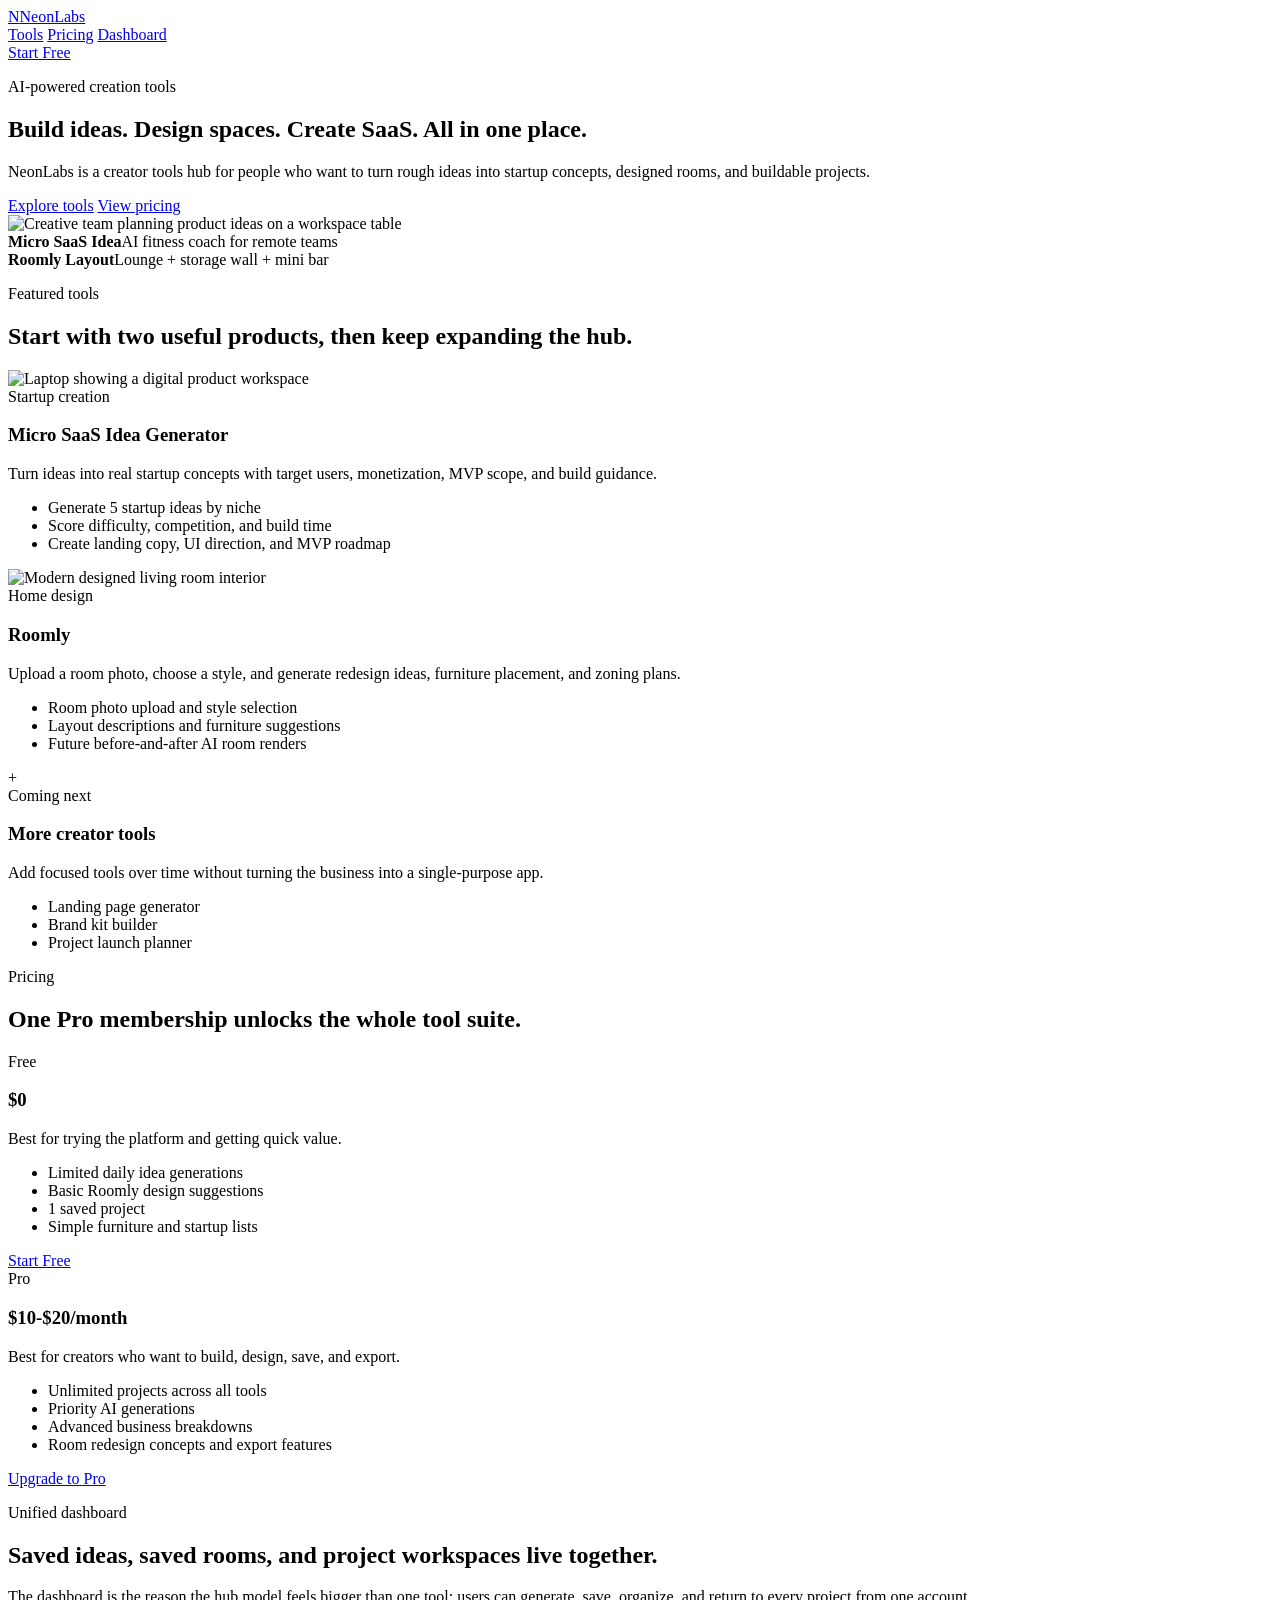
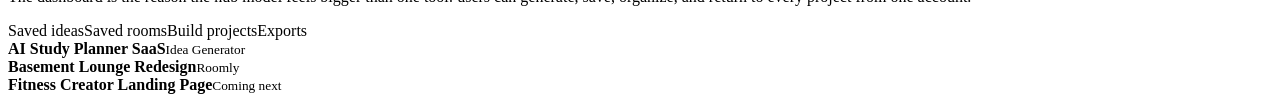
==== index.html @ ff043a5b "Add NeonLabs homepage" ====
<!doctype html>
<html lang="en">
  <head>
    <meta charset="UTF-8" />
    <meta name="viewport" content="width=device-width, initial-scale=1.0" />
    <title>NeonLabs | AI Creator Tools Hub</title>
    <meta name="description" content="NeonLabs is an AI creator tools hub for generating startup ideas, designing rooms, and building SaaS projects in one place." />
    <meta name="google-site-verification" content="VDvLoZW9EncNLvhEZcugQl4y7-MYrrHxjiyW9woSijg" />
    <meta name="robots" content="index, follow" />
    <meta property="og:title" content="NeonLabs | AI Creator Tools Hub" />
    <meta property="og:description" content="Build ideas. Design spaces. Create SaaS. All in one place." />
    <meta property="og:type" content="website" />
    <link rel="stylesheet" href="./styles.css" />
  </head>
  <body>
    <header class="site-header">
      <a class="brand" href="#top" aria-label="NeonLabs home"><span class="brand-mark">N</span><span>NeonLabs</span></a>
      <nav aria-label="Primary navigation">
        <a href="#tools">Tools</a>
        <a href="#pricing">Pricing</a>
        <a href="#dashboard">Dashboard</a>
      </nav>
      <a class="nav-cta" href="#pricing">Start Free</a>
    </header>

    <main id="top">
      <section class="hero-section">
        <div class="hero-copy">
          <p class="eyebrow">AI-powered creation tools</p>
          <h1>Build ideas. Design spaces. Create SaaS. All in one place.</h1>
          <p>NeonLabs is a creator tools hub for people who want to turn rough ideas into startup concepts, designed rooms, and buildable projects.</p>
          <div class="hero-actions">
            <a class="primary-button" href="#tools">Explore tools</a>
            <a class="secondary-button" href="#pricing">View pricing</a>
          </div>
        </div>
        <div class="hero-visual" aria-label="NeonLabs product preview">
          <img src="https://images.unsplash.com/photo-1557804506-669a67965ba0?auto=format&fit=crop&w=1100&q=80" alt="Creative team planning product ideas on a workspace table" />
          <div class="floating-panel panel-one"><strong>Micro SaaS Idea</strong><span>AI fitness coach for remote teams</span></div>
          <div class="floating-panel panel-two"><strong>Roomly Layout</strong><span>Lounge + storage wall + mini bar</span></div>
        </div>
      </section>

      <section class="tools-section" id="tools">
        <div class="section-heading">
          <p class="eyebrow">Featured tools</p>
          <h2>Start with two useful products, then keep expanding the hub.</h2>
        </div>
        <div class="tool-grid">
          <article class="tool-card">
            <img src="https://images.unsplash.com/photo-1516321318423-f06f85e504b3?auto=format&fit=crop&w=900&q=80" alt="Laptop showing a digital product workspace" />
            <div class="tool-content">
              <span class="tool-label">Startup creation</span>
              <h3>Micro SaaS Idea Generator</h3>
              <p>Turn ideas into real startup concepts with target users, monetization, MVP scope, and build guidance.</p>
              <ul><li>Generate 5 startup ideas by niche</li><li>Score difficulty, competition, and build time</li><li>Create landing copy, UI direction, and MVP roadmap</li></ul>
            </div>
          </article>
          <article class="tool-card featured-tool">
            <img src="https://images.unsplash.com/photo-1600607687920-4e2a09cf159d?auto=format&fit=crop&w=900&q=80" alt="Modern designed living room interior" />
            <div class="tool-content">
              <span class="tool-label">Home design</span>
              <h3>Roomly</h3>
              <p>Upload a room photo, choose a style, and generate redesign ideas, furniture placement, and zoning plans.</p>
              <ul><li>Room photo upload and style selection</li><li>Layout descriptions and furniture suggestions</li><li>Future before-and-after AI room renders</li></ul>
            </div>
          </article>
          <article class="tool-card future-card">
            <div class="future-visual"><span>+</span></div>
            <div class="tool-content">
              <span class="tool-label">Coming next</span>
              <h3>More creator tools</h3>
              <p>Add focused tools over time without turning the business into a single-purpose app.</p>
              <ul><li>Landing page generator</li><li>Brand kit builder</li><li>Project launch planner</li></ul>
            </div>
          </article>
        </div>
      </section>

      <section class="pricing-section" id="pricing">
        <div class="section-heading"><p class="eyebrow">Pricing</p><h2>One Pro membership unlocks the whole tool suite.</h2></div>
        <div class="pricing-grid">
          <article class="price-card"><span class="plan-name">Free</span><h3>$0</h3><p>Best for trying the platform and getting quick value.</p><ul><li>Limited daily idea generations</li><li>Basic Roomly design suggestions</li><li>1 saved project</li><li>Simple furniture and startup lists</li></ul><a href="#dashboard">Start Free</a></article>
          <article class="price-card pro-card"><span class="plan-name">Pro</span><h3>$10-$20<span>/month</span></h3><p>Best for creators who want to build, design, save, and export.</p><ul><li>Unlimited projects across all tools</li><li>Priority AI generations</li><li>Advanced business breakdowns</li><li>Room redesign concepts and export features</li></ul><a href="#dashboard">Upgrade to Pro</a></article>
        </div>
      </section>

      <section class="dashboard-section" id="dashboard">
        <div class="dashboard-copy"><p class="eyebrow">Unified dashboard</p><h2>Saved ideas, saved rooms, and project workspaces live together.</h2><p>The dashboard is the reason the hub model feels bigger than one tool: users can generate, save, organize, and return to every project from one account.</p></div>
        <div class="dashboard-preview">
          <div class="preview-header"><span></span><span></span><span></span></div>
          <div class="preview-body">
            <div class="sidebar-list"><span class="active">Saved ideas</span><span>Saved rooms</span><span>Build projects</span><span>Exports</span></div>
            <div class="project-list"><article><strong>AI Study Planner SaaS</strong><small>Idea Generator</small></article><article><strong>Basement Lounge Redesign</strong><small>Roomly</small></article><article><strong>Fitness Creator Landing Page</strong><small>Coming next</small></article></div>
          </div>
        </div>
      </section>
    </main>
  </body>
</html>
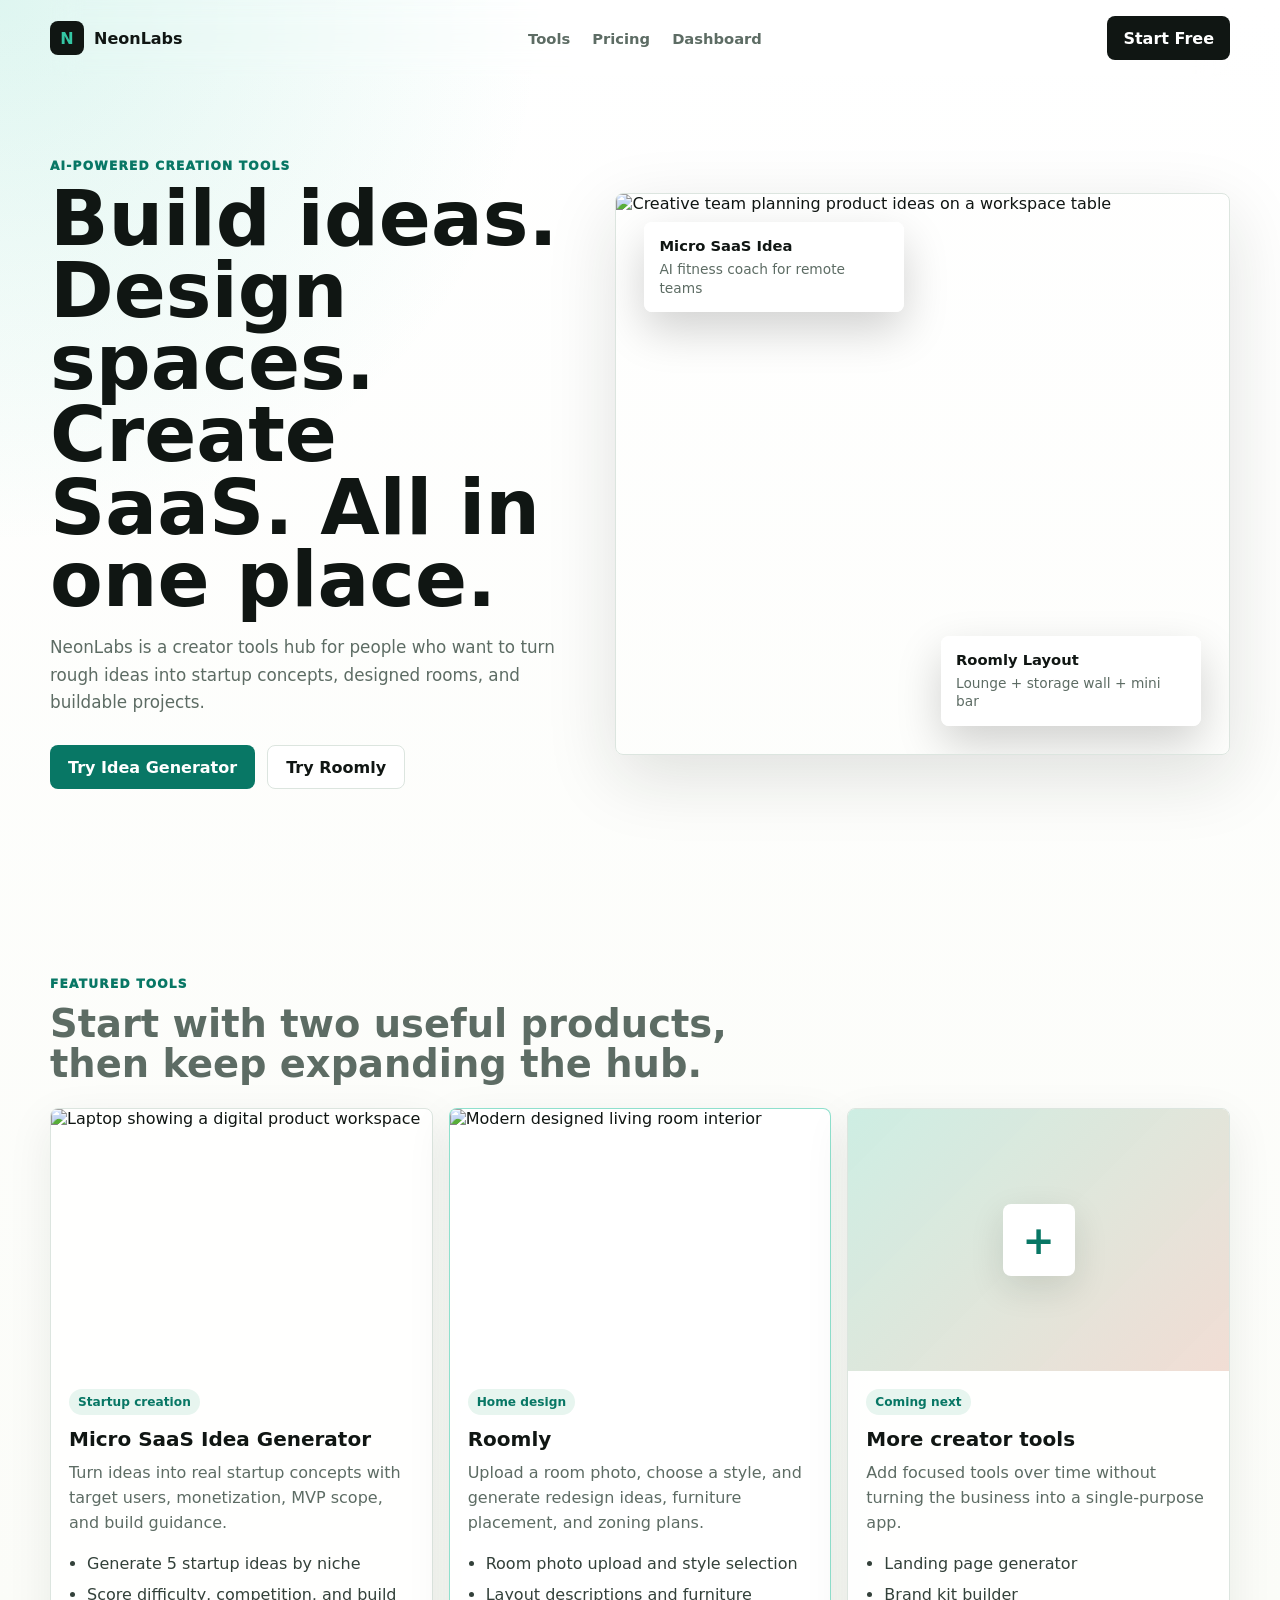
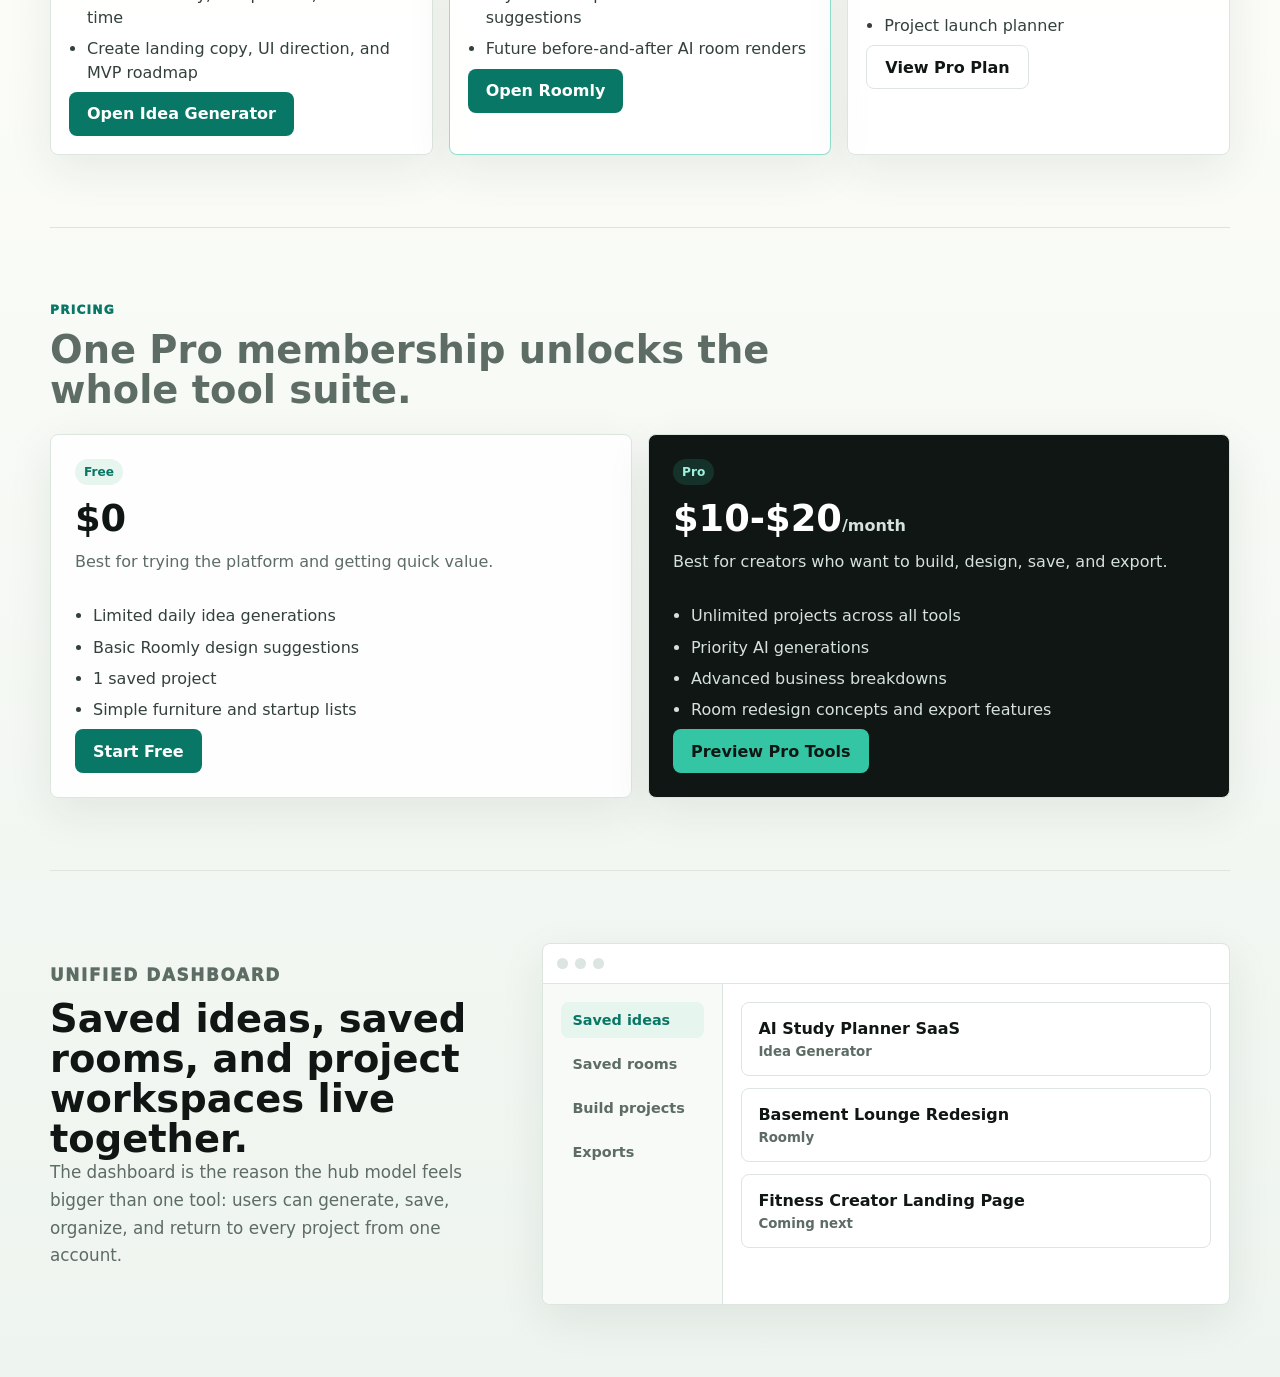
==== commit 65fc6b85: "Wire homepage buttons to tool pages" ====
--- a/index.html
+++ b/index.html
@@ -15,86 +15,29 @@
   <body>
     <header class="site-header">
       <a class="brand" href="#top" aria-label="NeonLabs home"><span class="brand-mark">N</span><span>NeonLabs</span></a>
-      <nav aria-label="Primary navigation">
-        <a href="#tools">Tools</a>
-        <a href="#pricing">Pricing</a>
-        <a href="#dashboard">Dashboard</a>
-      </nav>
-      <a class="nav-cta" href="#pricing">Start Free</a>
+      <nav aria-label="Primary navigation"><a href="#tools">Tools</a><a href="#pricing">Pricing</a><a href="#dashboard">Dashboard</a></nav>
+      <a class="nav-cta" href="./idea-generator.html">Start Free</a>
     </header>
-
     <main id="top">
       <section class="hero-section">
         <div class="hero-copy">
           <p class="eyebrow">AI-powered creation tools</p>
           <h1>Build ideas. Design spaces. Create SaaS. All in one place.</h1>
           <p>NeonLabs is a creator tools hub for people who want to turn rough ideas into startup concepts, designed rooms, and buildable projects.</p>
-          <div class="hero-actions">
-            <a class="primary-button" href="#tools">Explore tools</a>
-            <a class="secondary-button" href="#pricing">View pricing</a>
-          </div>
+          <div class="hero-actions"><a class="primary-button" href="./idea-generator.html">Try Idea Generator</a><a class="secondary-button" href="./roomly.html">Try Roomly</a></div>
         </div>
-        <div class="hero-visual" aria-label="NeonLabs product preview">
-          <img src="https://images.unsplash.com/photo-1557804506-669a67965ba0?auto=format&fit=crop&w=1100&q=80" alt="Creative team planning product ideas on a workspace table" />
-          <div class="floating-panel panel-one"><strong>Micro SaaS Idea</strong><span>AI fitness coach for remote teams</span></div>
-          <div class="floating-panel panel-two"><strong>Roomly Layout</strong><span>Lounge + storage wall + mini bar</span></div>
+        <div class="hero-visual" aria-label="NeonLabs product preview"><img src="https://images.unsplash.com/photo-1557804506-669a67965ba0?auto=format&fit=crop&w=1100&q=80" alt="Creative team planning product ideas on a workspace table" /><div class="floating-panel panel-one"><strong>Micro SaaS Idea</strong><span>AI fitness coach for remote teams</span></div><div class="floating-panel panel-two"><strong>Roomly Layout</strong><span>Lounge + storage wall + mini bar</span></div></div>
+      </section>
+      <section class="tools-section" id="tools">
+        <div class="section-heading"><p class="eyebrow">Featured tools</p><h2>Start with two useful products, then keep expanding the hub.</h2></div>
+        <div class="tool-grid">
+          <article class="tool-card"><img src="https://images.unsplash.com/photo-1516321318423-f06f85e504b3?auto=format&fit=crop&w=900&q=80" alt="Laptop showing a digital product workspace" /><div class="tool-content"><span class="tool-label">Startup creation</span><h3>Micro SaaS Idea Generator</h3><p>Turn ideas into real startup concepts with target users, monetization, MVP scope, and build guidance.</p><ul><li>Generate 5 startup ideas by niche</li><li>Score difficulty, competition, and build time</li><li>Create landing copy, UI direction, and MVP roadmap</li></ul><a class="primary-button" href="./idea-generator.html">Open Idea Generator</a></div></article>
+          <article class="tool-card featured-tool"><img src="https://images.unsplash.com/photo-1600607687920-4e2a09cf159d?auto=format&fit=crop&w=900&q=80" alt="Modern designed living room interior" /><div class="tool-content"><span class="tool-label">Home design</span><h3>Roomly</h3><p>Upload a room photo, choose a style, and generate redesign ideas, furniture placement, and zoning plans.</p><ul><li>Room photo upload and style selection</li><li>Layout descriptions and furniture suggestions</li><li>Future before-and-after AI room renders</li></ul><a class="primary-button" href="./roomly.html">Open Roomly</a></div></article>
+          <article class="tool-card future-card"><div class="future-visual"><span>+</span></div><div class="tool-content"><span class="tool-label">Coming next</span><h3>More creator tools</h3><p>Add focused tools over time without turning the business into a single-purpose app.</p><ul><li>Landing page generator</li><li>Brand kit builder</li><li>Project launch planner</li></ul><a class="secondary-button" href="#pricing">View Pro Plan</a></div></article>
         </div>
       </section>
-
-      <section class="tools-section" id="tools">
-        <div class="section-heading">
-          <p class="eyebrow">Featured tools</p>
-          <h2>Start with two useful products, then keep expanding the hub.</h2>
-        </div>
-        <div class="tool-grid">
-          <article class="tool-card">
-            <img src="https://images.unsplash.com/photo-1516321318423-f06f85e504b3?auto=format&fit=crop&w=900&q=80" alt="Laptop showing a digital product workspace" />
-            <div class="tool-content">
-              <span class="tool-label">Startup creation</span>
-              <h3>Micro SaaS Idea Generator</h3>
-              <p>Turn ideas into real startup concepts with target users, monetization, MVP scope, and build guidance.</p>
-              <ul><li>Generate 5 startup ideas by niche</li><li>Score difficulty, competition, and build time</li><li>Create landing copy, UI direction, and MVP roadmap</li></ul>
-            </div>
-          </article>
-          <article class="tool-card featured-tool">
-            <img src="https://images.unsplash.com/photo-1600607687920-4e2a09cf159d?auto=format&fit=crop&w=900&q=80" alt="Modern designed living room interior" />
-            <div class="tool-content">
-              <span class="tool-label">Home design</span>
-              <h3>Roomly</h3>
-              <p>Upload a room photo, choose a style, and generate redesign ideas, furniture placement, and zoning plans.</p>
-              <ul><li>Room photo upload and style selection</li><li>Layout descriptions and furniture suggestions</li><li>Future before-and-after AI room renders</li></ul>
-            </div>
-          </article>
-          <article class="tool-card future-card">
-            <div class="future-visual"><span>+</span></div>
-            <div class="tool-content">
-              <span class="tool-label">Coming next</span>
-              <h3>More creator tools</h3>
-              <p>Add focused tools over time without turning the business into a single-purpose app.</p>
-              <ul><li>Landing page generator</li><li>Brand kit builder</li><li>Project launch planner</li></ul>
-            </div>
-          </article>
-        </div>
-      </section>
-
-      <section class="pricing-section" id="pricing">
-        <div class="section-heading"><p class="eyebrow">Pricing</p><h2>One Pro membership unlocks the whole tool suite.</h2></div>
-        <div class="pricing-grid">
-          <article class="price-card"><span class="plan-name">Free</span><h3>$0</h3><p>Best for trying the platform and getting quick value.</p><ul><li>Limited daily idea generations</li><li>Basic Roomly design suggestions</li><li>1 saved project</li><li>Simple furniture and startup lists</li></ul><a href="#dashboard">Start Free</a></article>
-          <article class="price-card pro-card"><span class="plan-name">Pro</span><h3>$10-$20<span>/month</span></h3><p>Best for creators who want to build, design, save, and export.</p><ul><li>Unlimited projects across all tools</li><li>Priority AI generations</li><li>Advanced business breakdowns</li><li>Room redesign concepts and export features</li></ul><a href="#dashboard">Upgrade to Pro</a></article>
-        </div>
-      </section>
-
-      <section class="dashboard-section" id="dashboard">
-        <div class="dashboard-copy"><p class="eyebrow">Unified dashboard</p><h2>Saved ideas, saved rooms, and project workspaces live together.</h2><p>The dashboard is the reason the hub model feels bigger than one tool: users can generate, save, organize, and return to every project from one account.</p></div>
-        <div class="dashboard-preview">
-          <div class="preview-header"><span></span><span></span><span></span></div>
-          <div class="preview-body">
-            <div class="sidebar-list"><span class="active">Saved ideas</span><span>Saved rooms</span><span>Build projects</span><span>Exports</span></div>
-            <div class="project-list"><article><strong>AI Study Planner SaaS</strong><small>Idea Generator</small></article><article><strong>Basement Lounge Redesign</strong><small>Roomly</small></article><article><strong>Fitness Creator Landing Page</strong><small>Coming next</small></article></div>
-          </div>
-        </div>
-      </section>
+      <section class="pricing-section" id="pricing"><div class="section-heading"><p class="eyebrow">Pricing</p><h2>One Pro membership unlocks the whole tool suite.</h2></div><div class="pricing-grid"><article class="price-card"><span class="plan-name">Free</span><h3>$0</h3><p>Best for trying the platform and getting quick value.</p><ul><li>Limited daily idea generations</li><li>Basic Roomly design suggestions</li><li>1 saved project</li><li>Simple furniture and startup lists</li></ul><a href="./idea-generator.html">Start Free</a></article><article class="price-card pro-card"><span class="plan-name">Pro</span><h3>$10-$20<span>/month</span></h3><p>Best for creators who want to build, design, save, and export.</p><ul><li>Unlimited projects across all tools</li><li>Priority AI generations</li><li>Advanced business breakdowns</li><li>Room redesign concepts and export features</li></ul><a href="./roomly.html">Preview Pro Tools</a></article></div></section>
+      <section class="dashboard-section" id="dashboard"><div class="dashboard-copy"><p class="eyebrow">Unified dashboard</p><h2>Saved ideas, saved rooms, and project workspaces live together.</h2><p>The dashboard is the reason the hub model feels bigger than one tool: users can generate, save, organize, and return to every project from one account.</p></div><div class="dashboard-preview"><div class="preview-header"><span></span><span></span><span></span></div><div class="preview-body"><div class="sidebar-list"><span class="active">Saved ideas</span><span>Saved rooms</span><span>Build projects</span><span>Exports</span></div><div class="project-list"><article><strong>AI Study Planner SaaS</strong><small>Idea Generator</small></article><article><strong>Basement Lounge Redesign</strong><small>Roomly</small></article><article><strong>Fitness Creator Landing Page</strong><small>Coming next</small></article></div></div></div></section>
     </main>
   </body>
 </html>
--- a/styles.css
+++ b/styles.css
@@ -0,0 +1 @@
+:root{color-scheme:light;--ink:#101613;--muted:#5d6c64;--line:#dce5df;--paper:#fbfcf8;--panel:#fff;--mint:#34c6a4;--mint-dark:#087765;--shadow:0 22px 70px rgba(20,32,27,.13);font-family:Inter,ui-sans-serif,system-ui,-apple-system,BlinkMacSystemFont,"Segoe UI",sans-serif}*{box-sizing:border-box}html{scroll-behavior:smooth}body{margin:0;background:radial-gradient(circle at top left,rgba(52,198,164,.16),transparent 34rem),linear-gradient(180deg,#fff 0%,var(--paper) 54%,#eef4ef 100%);color:var(--ink)}img{display:block;max-width:100%}a{color:inherit;text-decoration:none}.site-header{position:sticky;top:0;z-index:10;display:flex;align-items:center;justify-content:space-between;gap:20px;width:min(1180px,calc(100% - 32px));margin:0 auto;padding:16px 0;backdrop-filter:blur(14px)}.brand,.site-header nav,.nav-cta{display:flex;align-items:center}.brand{gap:10px;font-weight:900}.brand-mark{display:grid;place-items:center;width:34px;height:34px;border-radius:8px;background:var(--ink);color:var(--mint)}.site-header nav{gap:22px;color:var(--muted);font-size:.92rem;font-weight:750}.nav-cta,.primary-button,.secondary-button,.price-card a{min-height:44px;border-radius:8px;font-weight:850}.nav-cta{padding:0 16px;background:var(--ink);color:#fff}main{width:min(1180px,calc(100% - 32px));margin:0 auto}.hero-section{display:grid;grid-template-columns:minmax(0,.92fr) minmax(430px,1.08fr);gap:42px;align-items:center;min-height:calc(100vh - 74px);padding:40px 0 70px}.hero-copy{max-width:620px}.eyebrow{margin:0 0 10px;color:var(--mint-dark);font-size:.76rem;font-weight:950;letter-spacing:.1em;text-transform:uppercase}h1,h2,h3,p{margin-top:0}h1{margin-bottom:18px;font-size:clamp(2.7rem,6vw,5.75rem);line-height:.94}h2{margin-bottom:0;font-size:clamp(1.7rem,3vw,3rem);line-height:1.04}h3{margin-bottom:10px;font-size:1.25rem}.hero-copy p:not(.eyebrow),.section-heading,.dashboard-copy p{color:var(--muted);font-size:1.05rem;line-height:1.65}.hero-actions{display:flex;flex-wrap:wrap;gap:12px;margin-top:28px}.primary-button,.secondary-button,.price-card a{display:inline-flex;align-items:center;justify-content:center;padding:0 18px}.primary-button,.price-card a{background:var(--mint-dark);color:#fff}.secondary-button{border:1px solid var(--line);background:#fff;color:var(--ink)}.hero-visual{position:relative;min-height:560px;overflow:hidden;border:1px solid var(--line);border-radius:8px;box-shadow:var(--shadow)}.hero-visual img{width:100%;height:100%;min-height:560px;object-fit:cover}.floating-panel{position:absolute;display:grid;gap:6px;width:min(260px,58%);padding:14px;border:1px solid rgba(255,255,255,.72);border-radius:8px;background:rgba(255,255,255,.88);box-shadow:0 18px 45px rgba(0,0,0,.18);backdrop-filter:blur(16px)}.floating-panel strong{font-size:.92rem}.floating-panel span{color:var(--muted);font-size:.86rem;line-height:1.35}.panel-one{top:28px;left:28px}.panel-two{right:28px;bottom:28px}.tools-section,.pricing-section,.dashboard-section{padding:72px 0}.section-heading{max-width:760px;margin-bottom:24px}.tool-grid{display:grid;grid-template-columns:repeat(3,minmax(0,1fr));gap:16px}.tool-card,.price-card,.dashboard-preview{overflow:hidden;border:1px solid var(--line);border-radius:8px;background:rgba(255,255,255,.9);box-shadow:0 14px 46px rgba(20,32,27,.08)}.tool-card img,.future-visual{width:100%;aspect-ratio:1.45/1;object-fit:cover}.future-visual{display:grid;place-items:center;background:linear-gradient(135deg,rgba(52,198,164,.2),rgba(229,107,79,.18)),#f4f7f2}.future-visual span{display:grid;place-items:center;width:72px;height:72px;border-radius:8px;background:#fff;color:var(--mint-dark);font-size:2.4rem;font-weight:800;box-shadow:0 12px 34px rgba(20,32,27,.12)}.tool-content{padding:18px}.tool-label,.plan-name{display:inline-flex;width:fit-content;margin-bottom:12px;padding:6px 9px;border-radius:999px;background:#e7f5ef;color:var(--mint-dark);font-size:.76rem;font-weight:900}.featured-tool{border-color:rgba(52,198,164,.55)}.tool-card p,.price-card p{color:var(--muted);line-height:1.55}ul{margin:14px 0 0;padding-left:18px}li{margin-bottom:8px;color:#33413a;line-height:1.45}.pricing-section{border-top:1px solid var(--line);border-bottom:1px solid var(--line)}.pricing-grid{display:grid;grid-template-columns:repeat(2,minmax(0,1fr));gap:16px}.price-card{display:flex;flex-direction:column;padding:24px}.price-card h3{margin:0 0 10px;font-size:2.3rem}.price-card h3 span{color:var(--muted);font-size:1rem}.price-card a{width:fit-content;margin-top:auto}.pro-card{background:var(--ink);color:#fff}.pro-card .plan-name{background:rgba(52,198,164,.16);color:#9ff0de}.pro-card p,.pro-card li,.pro-card h3 span{color:#d5e1dc}.pro-card a{background:var(--mint);color:var(--ink)}.dashboard-section{display:grid;grid-template-columns:minmax(0,.8fr) minmax(430px,1.2fr);gap:34px;align-items:center}.dashboard-copy{max-width:520px}.dashboard-preview{background:#fff}.preview-header{display:flex;gap:7px;padding:14px;border-bottom:1px solid var(--line)}.preview-header span{width:11px;height:11px;border-radius:50%;background:var(--line)}.preview-body{display:grid;grid-template-columns:180px minmax(0,1fr);min-height:320px}.sidebar-list{display:grid;align-content:start;gap:8px;padding:18px;border-right:1px solid var(--line);background:#f7faf7}.sidebar-list span,.project-list article{border-radius:8px}.sidebar-list span{padding:10px 11px;color:var(--muted);font-size:.9rem;font-weight:800}.sidebar-list .active{background:#e7f5ef;color:var(--mint-dark)}.project-list{display:grid;align-content:start;gap:12px;padding:18px}.project-list article{display:grid;gap:6px;padding:16px;border:1px solid var(--line);background:#fff}.project-list small{color:var(--muted);font-weight:800}@media(max-width:980px){.hero-section,.dashboard-section{grid-template-columns:1fr;min-height:0}.hero-visual,.hero-visual img{min-height:430px}.tool-grid{grid-template-columns:1fr}}@media(max-width:720px){.site-header{position:static;align-items:flex-start;flex-direction:column}.site-header nav{flex-wrap:wrap}h1{font-size:3rem}.pricing-grid,.preview-body{grid-template-columns:1fr}.sidebar-list{border-right:0;border-bottom:1px solid var(--line)}.floating-panel{position:static;width:auto;margin:12px}.hero-visual{display:flex;flex-direction:column}.hero-visual,.hero-visual img{min-height:0}}
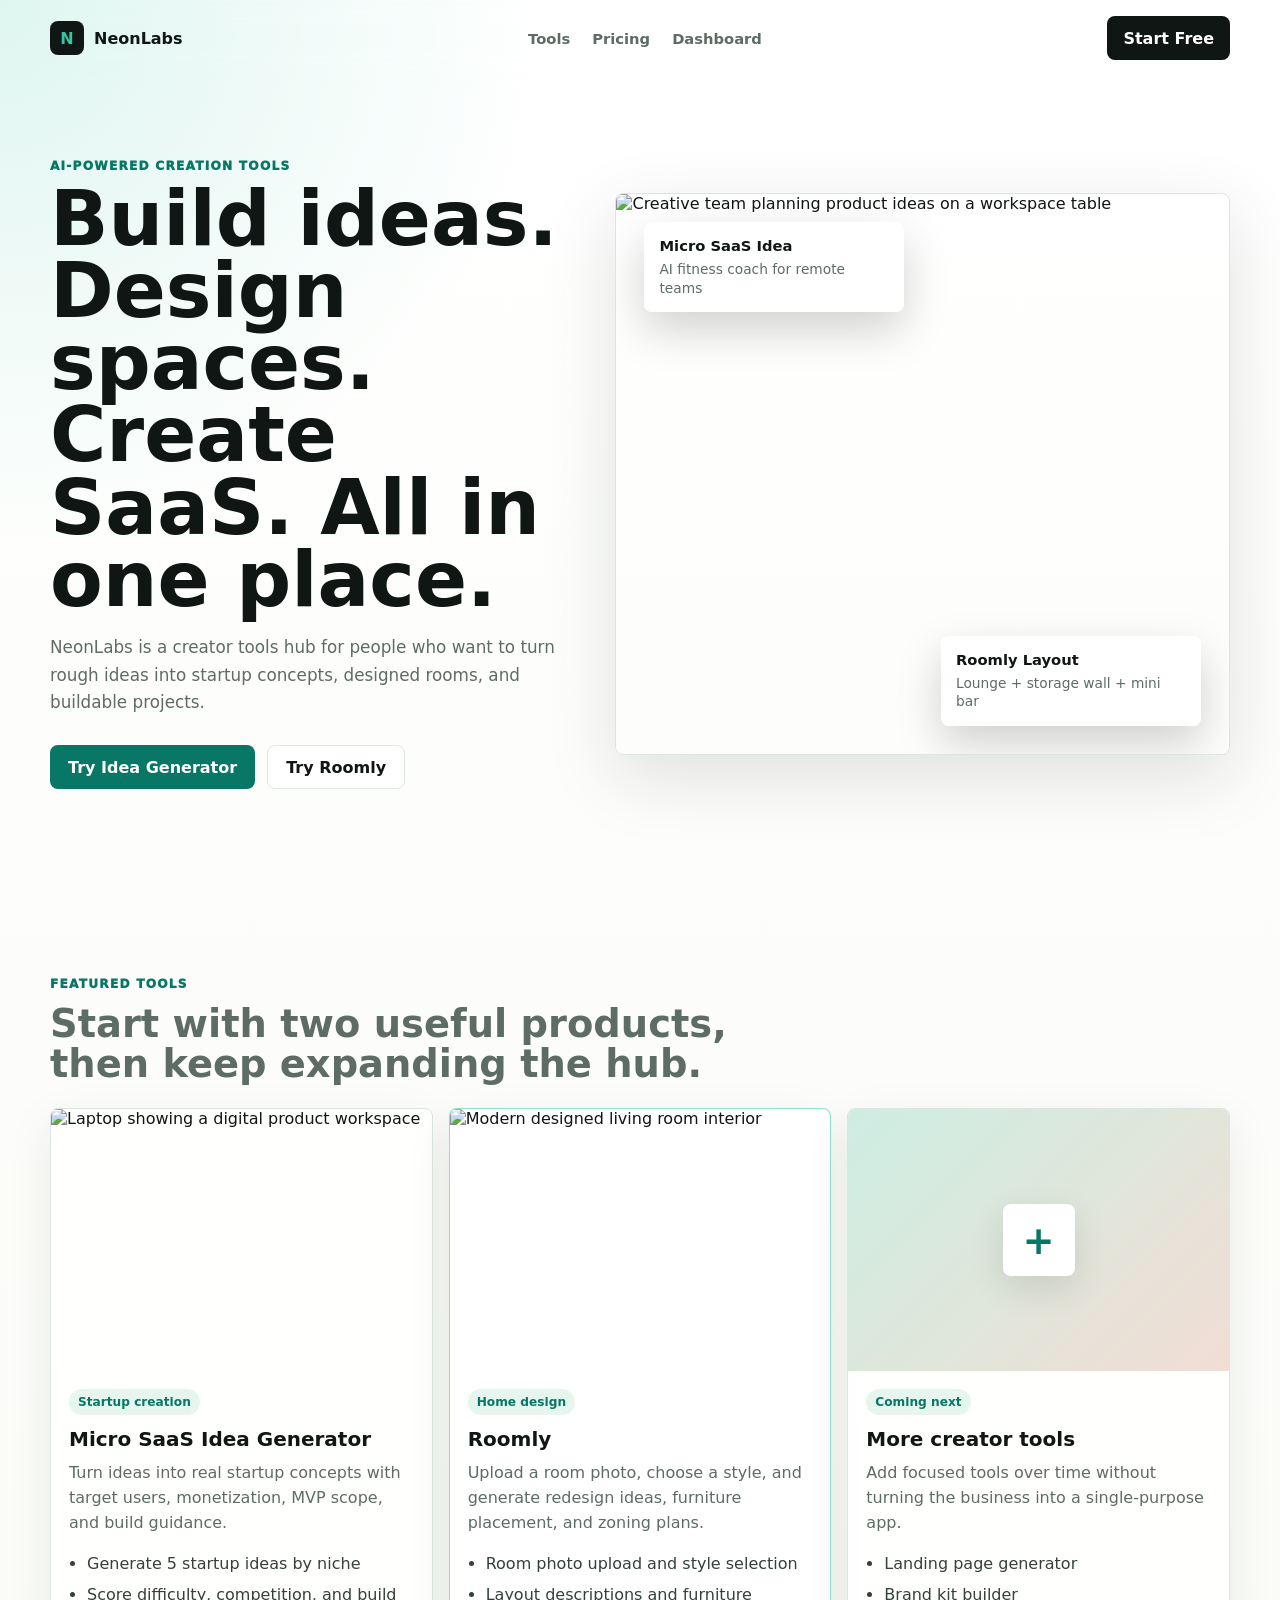
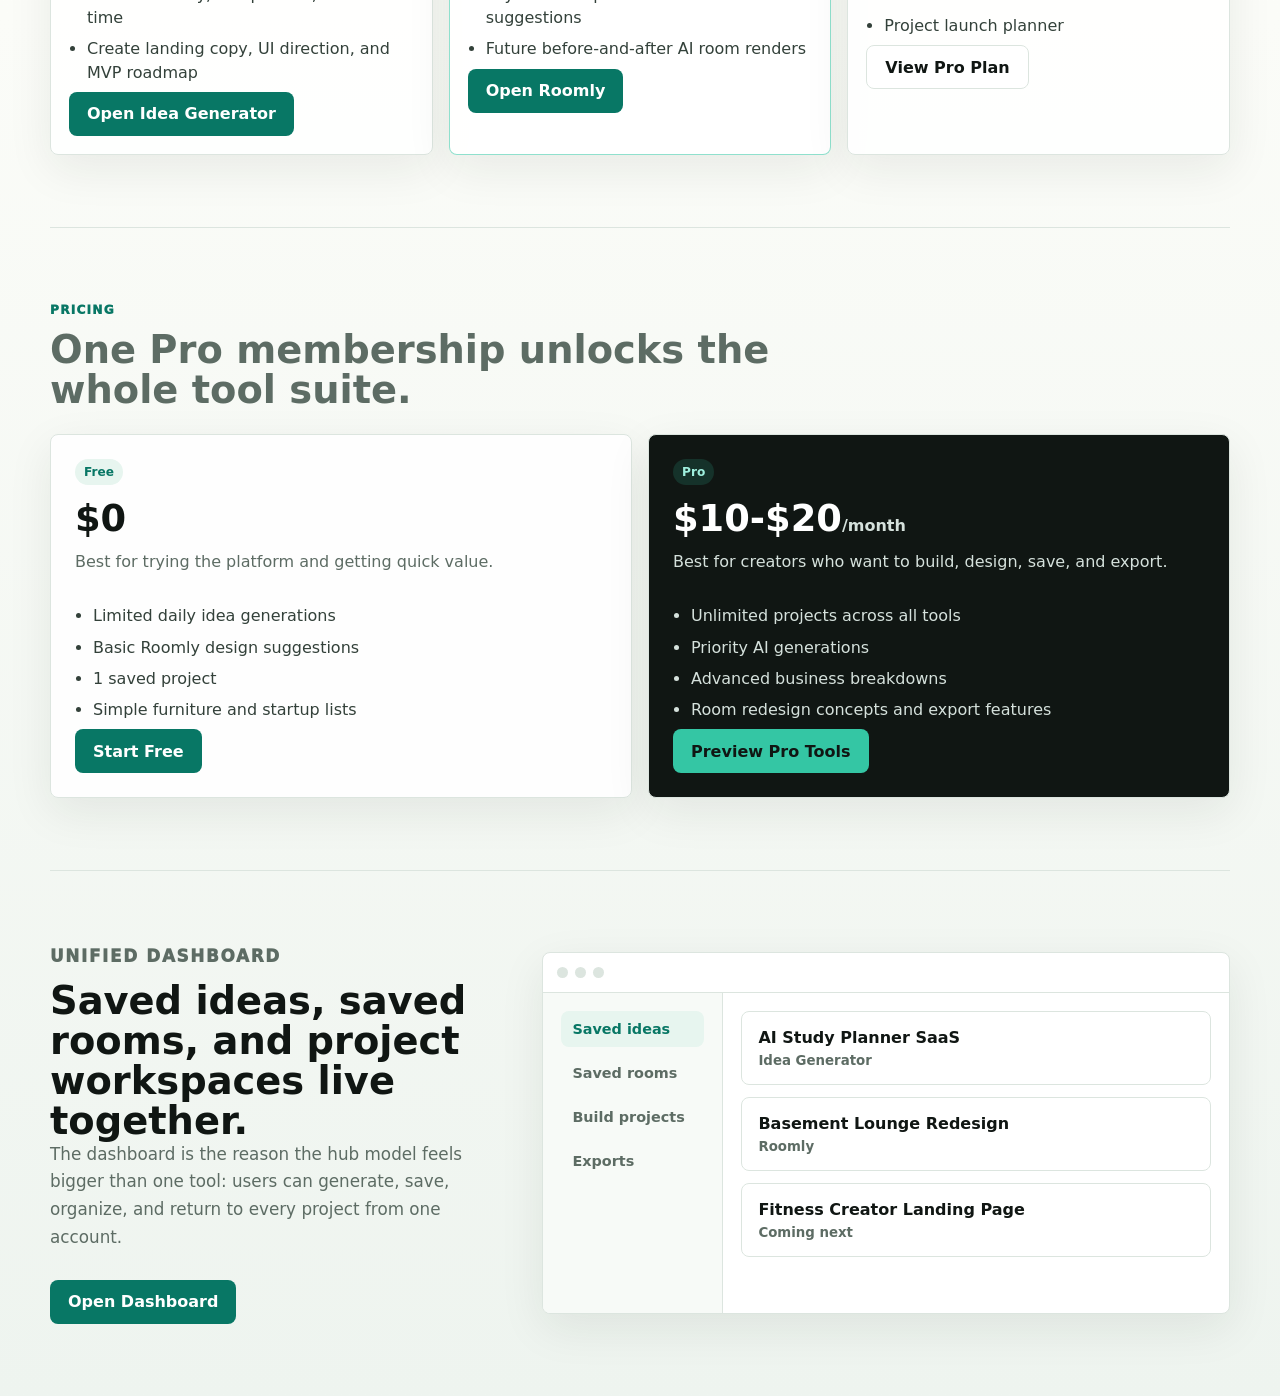
==== commit 72cb24b9: "Link homepage to dashboard page" ====
--- a/index.html
+++ b/index.html
@@ -3,41 +3,35 @@
   <head>
     <meta charset="UTF-8" />
     <meta name="viewport" content="width=device-width, initial-scale=1.0" />
-    <title>NeonLabs | AI Creator Tools Hub</title>
-    <meta name="description" content="NeonLabs is an AI creator tools hub for generating startup ideas, designing rooms, and building SaaS projects in one place." />
-    <meta name="google-site-verification" content="VDvLoZW9EncNLvhEZcugQl4y7-MYrrHxjiyW9woSijg" />
-    <meta name="robots" content="index, follow" />
+    <title>NeonLabs | AI Creator Tools for Startup Ideas and Room Design</title>
+    <meta name="description" content="NeonLabs is an AI creator tools hub for generating Micro SaaS ideas, designing rooms with Roomly, saving projects, and building startup concepts faster." />
+    <meta name="google-site-verification" content="pMBlyT3mCi2g2xI_MOiYwuU6IUGW6sXTHbd1CWgij5A" />
+    <meta name="robots" content="index, follow, max-image-preview:large" />
+    <meta name="keywords" content="AI creator tools, Micro SaaS idea generator, room design AI, startup idea generator, basement design tool, SaaS planning tools" />
+    <link rel="canonical" href="https://zeiterjosh-cloud.github.io/NEONLABS/" />
     <meta property="og:title" content="NeonLabs | AI Creator Tools Hub" />
-    <meta property="og:description" content="Build ideas. Design spaces. Create SaaS. All in one place." />
+    <meta property="og:description" content="Build ideas. Design spaces. Create SaaS. Generate startup ideas and room design plans with AI-powered tools." />
     <meta property="og:type" content="website" />
+    <meta property="og:url" content="https://zeiterjosh-cloud.github.io/NEONLABS/" />
+    <meta property="og:site_name" content="NeonLabs" />
+    <meta property="og:image" content="https://images.unsplash.com/photo-1557804506-669a67965ba0?auto=format&fit=crop&w=1200&q=80" />
+    <meta name="twitter:card" content="summary_large_image" />
+    <meta name="twitter:title" content="NeonLabs | AI Creator Tools Hub" />
+    <meta name="twitter:description" content="Generate startup ideas, design rooms, and plan projects with NeonLabs." />
+    <meta name="twitter:image" content="https://images.unsplash.com/photo-1557804506-669a67965ba0?auto=format&fit=crop&w=1200&q=80" />
     <link rel="stylesheet" href="./styles.css" />
   </head>
   <body>
     <header class="site-header">
       <a class="brand" href="#top" aria-label="NeonLabs home"><span class="brand-mark">N</span><span>NeonLabs</span></a>
-      <nav aria-label="Primary navigation"><a href="#tools">Tools</a><a href="#pricing">Pricing</a><a href="#dashboard">Dashboard</a></nav>
+      <nav aria-label="Primary navigation"><a href="#tools">Tools</a><a href="#pricing">Pricing</a><a href="./dashboard.html">Dashboard</a></nav>
       <a class="nav-cta" href="./idea-generator.html">Start Free</a>
     </header>
     <main id="top">
-      <section class="hero-section">
-        <div class="hero-copy">
-          <p class="eyebrow">AI-powered creation tools</p>
-          <h1>Build ideas. Design spaces. Create SaaS. All in one place.</h1>
-          <p>NeonLabs is a creator tools hub for people who want to turn rough ideas into startup concepts, designed rooms, and buildable projects.</p>
-          <div class="hero-actions"><a class="primary-button" href="./idea-generator.html">Try Idea Generator</a><a class="secondary-button" href="./roomly.html">Try Roomly</a></div>
-        </div>
-        <div class="hero-visual" aria-label="NeonLabs product preview"><img src="https://images.unsplash.com/photo-1557804506-669a67965ba0?auto=format&fit=crop&w=1100&q=80" alt="Creative team planning product ideas on a workspace table" /><div class="floating-panel panel-one"><strong>Micro SaaS Idea</strong><span>AI fitness coach for remote teams</span></div><div class="floating-panel panel-two"><strong>Roomly Layout</strong><span>Lounge + storage wall + mini bar</span></div></div>
-      </section>
-      <section class="tools-section" id="tools">
-        <div class="section-heading"><p class="eyebrow">Featured tools</p><h2>Start with two useful products, then keep expanding the hub.</h2></div>
-        <div class="tool-grid">
-          <article class="tool-card"><img src="https://images.unsplash.com/photo-1516321318423-f06f85e504b3?auto=format&fit=crop&w=900&q=80" alt="Laptop showing a digital product workspace" /><div class="tool-content"><span class="tool-label">Startup creation</span><h3>Micro SaaS Idea Generator</h3><p>Turn ideas into real startup concepts with target users, monetization, MVP scope, and build guidance.</p><ul><li>Generate 5 startup ideas by niche</li><li>Score difficulty, competition, and build time</li><li>Create landing copy, UI direction, and MVP roadmap</li></ul><a class="primary-button" href="./idea-generator.html">Open Idea Generator</a></div></article>
-          <article class="tool-card featured-tool"><img src="https://images.unsplash.com/photo-1600607687920-4e2a09cf159d?auto=format&fit=crop&w=900&q=80" alt="Modern designed living room interior" /><div class="tool-content"><span class="tool-label">Home design</span><h3>Roomly</h3><p>Upload a room photo, choose a style, and generate redesign ideas, furniture placement, and zoning plans.</p><ul><li>Room photo upload and style selection</li><li>Layout descriptions and furniture suggestions</li><li>Future before-and-after AI room renders</li></ul><a class="primary-button" href="./roomly.html">Open Roomly</a></div></article>
-          <article class="tool-card future-card"><div class="future-visual"><span>+</span></div><div class="tool-content"><span class="tool-label">Coming next</span><h3>More creator tools</h3><p>Add focused tools over time without turning the business into a single-purpose app.</p><ul><li>Landing page generator</li><li>Brand kit builder</li><li>Project launch planner</li></ul><a class="secondary-button" href="#pricing">View Pro Plan</a></div></article>
-        </div>
-      </section>
+      <section class="hero-section"><div class="hero-copy"><p class="eyebrow">AI-powered creation tools</p><h1>Build ideas. Design spaces. Create SaaS. All in one place.</h1><p>NeonLabs is a creator tools hub for people who want to turn rough ideas into startup concepts, designed rooms, and buildable projects.</p><div class="hero-actions"><a class="primary-button" href="./idea-generator.html">Try Idea Generator</a><a class="secondary-button" href="./roomly.html">Try Roomly</a></div></div><div class="hero-visual" aria-label="NeonLabs product preview"><img src="https://images.unsplash.com/photo-1557804506-669a67965ba0?auto=format&fit=crop&w=1100&q=80" alt="Creative team planning product ideas on a workspace table" /><div class="floating-panel panel-one"><strong>Micro SaaS Idea</strong><span>AI fitness coach for remote teams</span></div><div class="floating-panel panel-two"><strong>Roomly Layout</strong><span>Lounge + storage wall + mini bar</span></div></div></section>
+      <section class="tools-section" id="tools"><div class="section-heading"><p class="eyebrow">Featured tools</p><h2>Start with two useful products, then keep expanding the hub.</h2></div><div class="tool-grid"><article class="tool-card"><img src="https://images.unsplash.com/photo-1516321318423-f06f85e504b3?auto=format&fit=crop&w=900&q=80" alt="Laptop showing a digital product workspace" /><div class="tool-content"><span class="tool-label">Startup creation</span><h3>Micro SaaS Idea Generator</h3><p>Turn ideas into real startup concepts with target users, monetization, MVP scope, and build guidance.</p><ul><li>Generate 5 startup ideas by niche</li><li>Score difficulty, competition, and build time</li><li>Create landing copy, UI direction, and MVP roadmap</li></ul><a class="primary-button" href="./idea-generator.html">Open Idea Generator</a></div></article><article class="tool-card featured-tool"><img src="https://images.unsplash.com/photo-1600607687920-4e2a09cf159d?auto=format&fit=crop&w=900&q=80" alt="Modern designed living room interior" /><div class="tool-content"><span class="tool-label">Home design</span><h3>Roomly</h3><p>Upload a room photo, choose a style, and generate redesign ideas, furniture placement, and zoning plans.</p><ul><li>Room photo upload and style selection</li><li>Layout descriptions and furniture suggestions</li><li>Future before-and-after AI room renders</li></ul><a class="primary-button" href="./roomly.html">Open Roomly</a></div></article><article class="tool-card future-card"><div class="future-visual"><span>+</span></div><div class="tool-content"><span class="tool-label">Coming next</span><h3>More creator tools</h3><p>Add focused tools over time without turning the business into a single-purpose app.</p><ul><li>Landing page generator</li><li>Brand kit builder</li><li>Project launch planner</li></ul><a class="secondary-button" href="#pricing">View Pro Plan</a></div></article></div></section>
       <section class="pricing-section" id="pricing"><div class="section-heading"><p class="eyebrow">Pricing</p><h2>One Pro membership unlocks the whole tool suite.</h2></div><div class="pricing-grid"><article class="price-card"><span class="plan-name">Free</span><h3>$0</h3><p>Best for trying the platform and getting quick value.</p><ul><li>Limited daily idea generations</li><li>Basic Roomly design suggestions</li><li>1 saved project</li><li>Simple furniture and startup lists</li></ul><a href="./idea-generator.html">Start Free</a></article><article class="price-card pro-card"><span class="plan-name">Pro</span><h3>$10-$20<span>/month</span></h3><p>Best for creators who want to build, design, save, and export.</p><ul><li>Unlimited projects across all tools</li><li>Priority AI generations</li><li>Advanced business breakdowns</li><li>Room redesign concepts and export features</li></ul><a href="./roomly.html">Preview Pro Tools</a></article></div></section>
-      <section class="dashboard-section" id="dashboard"><div class="dashboard-copy"><p class="eyebrow">Unified dashboard</p><h2>Saved ideas, saved rooms, and project workspaces live together.</h2><p>The dashboard is the reason the hub model feels bigger than one tool: users can generate, save, organize, and return to every project from one account.</p></div><div class="dashboard-preview"><div class="preview-header"><span></span><span></span><span></span></div><div class="preview-body"><div class="sidebar-list"><span class="active">Saved ideas</span><span>Saved rooms</span><span>Build projects</span><span>Exports</span></div><div class="project-list"><article><strong>AI Study Planner SaaS</strong><small>Idea Generator</small></article><article><strong>Basement Lounge Redesign</strong><small>Roomly</small></article><article><strong>Fitness Creator Landing Page</strong><small>Coming next</small></article></div></div></div></section>
+      <section class="dashboard-section" id="dashboard"><div class="dashboard-copy"><p class="eyebrow">Unified dashboard</p><h2>Saved ideas, saved rooms, and project workspaces live together.</h2><p>The dashboard is the reason the hub model feels bigger than one tool: users can generate, save, organize, and return to every project from one account.</p><div class="hero-actions"><a class="primary-button" href="./dashboard.html">Open Dashboard</a></div></div><div class="dashboard-preview"><div class="preview-header"><span></span><span></span><span></span></div><div class="preview-body"><div class="sidebar-list"><span class="active">Saved ideas</span><span>Saved rooms</span><span>Build projects</span><span>Exports</span></div><div class="project-list"><article><strong>AI Study Planner SaaS</strong><small>Idea Generator</small></article><article><strong>Basement Lounge Redesign</strong><small>Roomly</small></article><article><strong>Fitness Creator Landing Page</strong><small>Coming next</small></article></div></div></div></section>
     </main>
   </body>
 </html>
